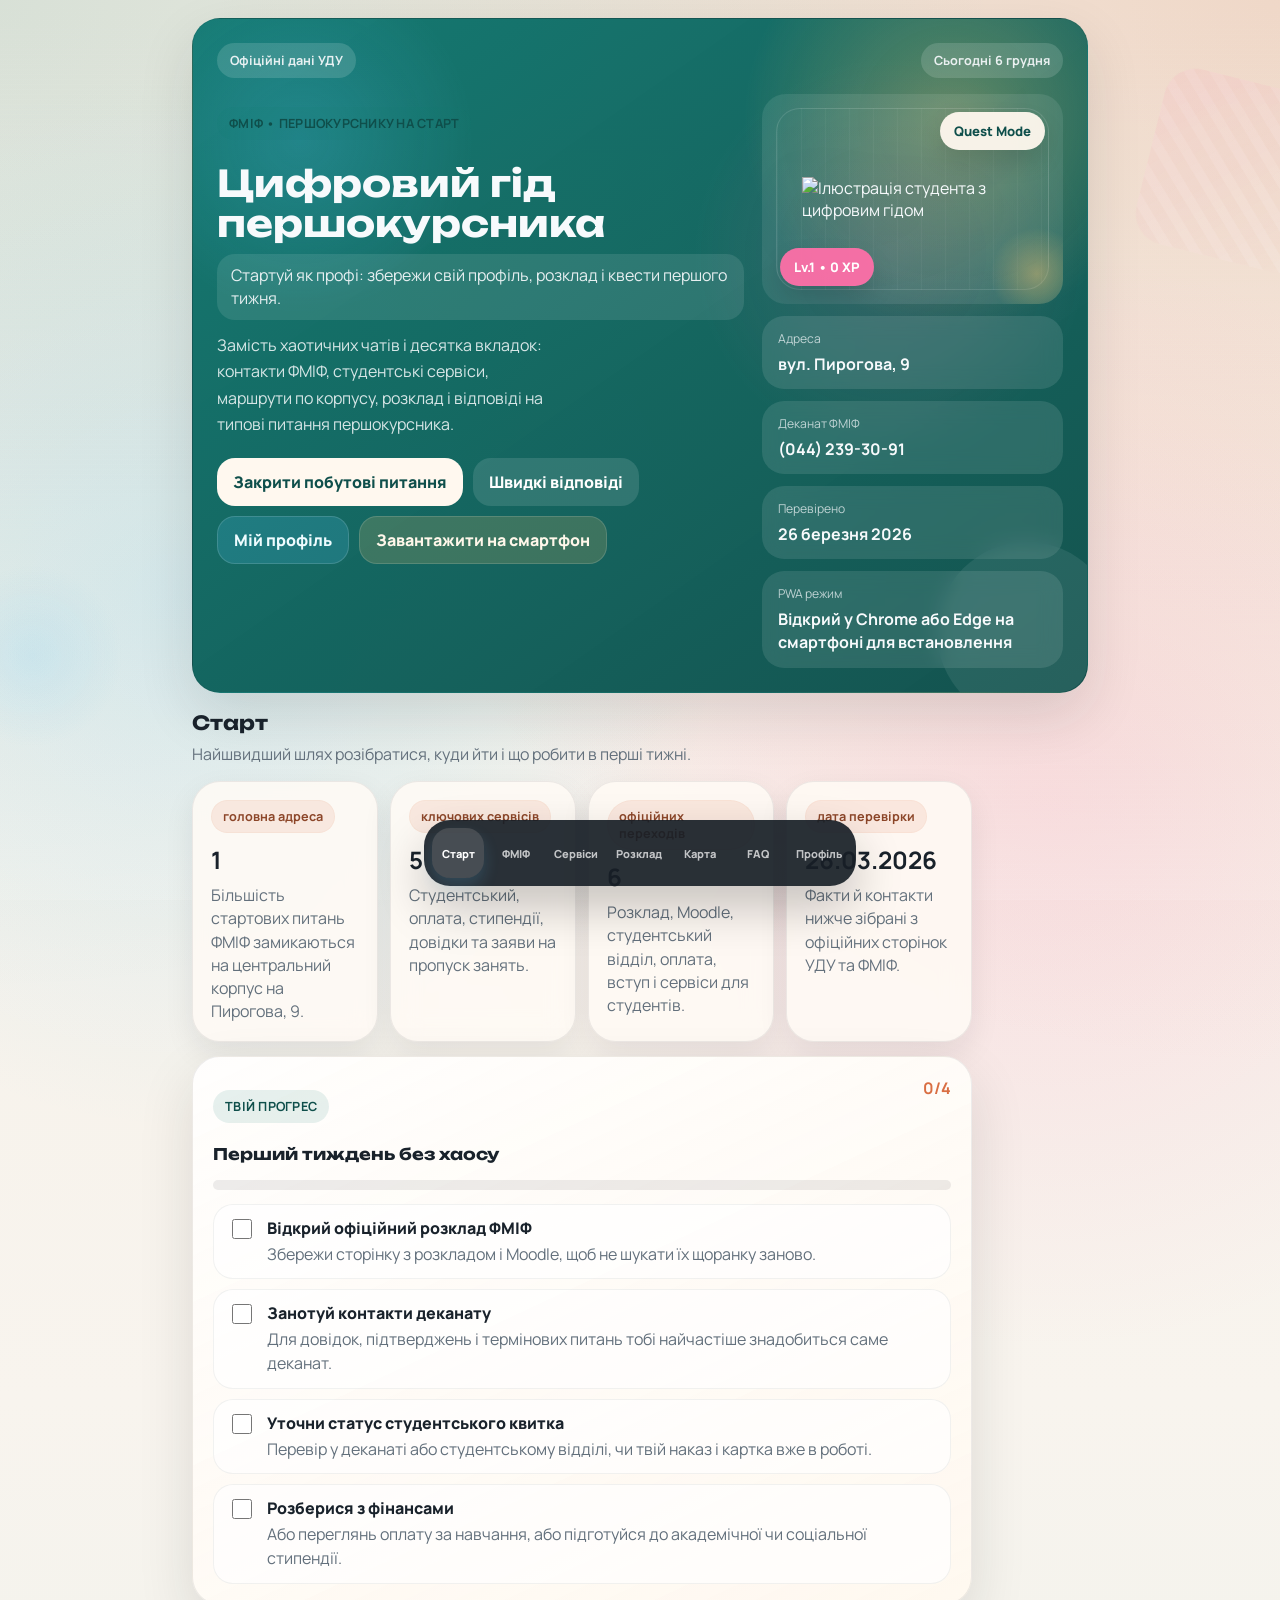
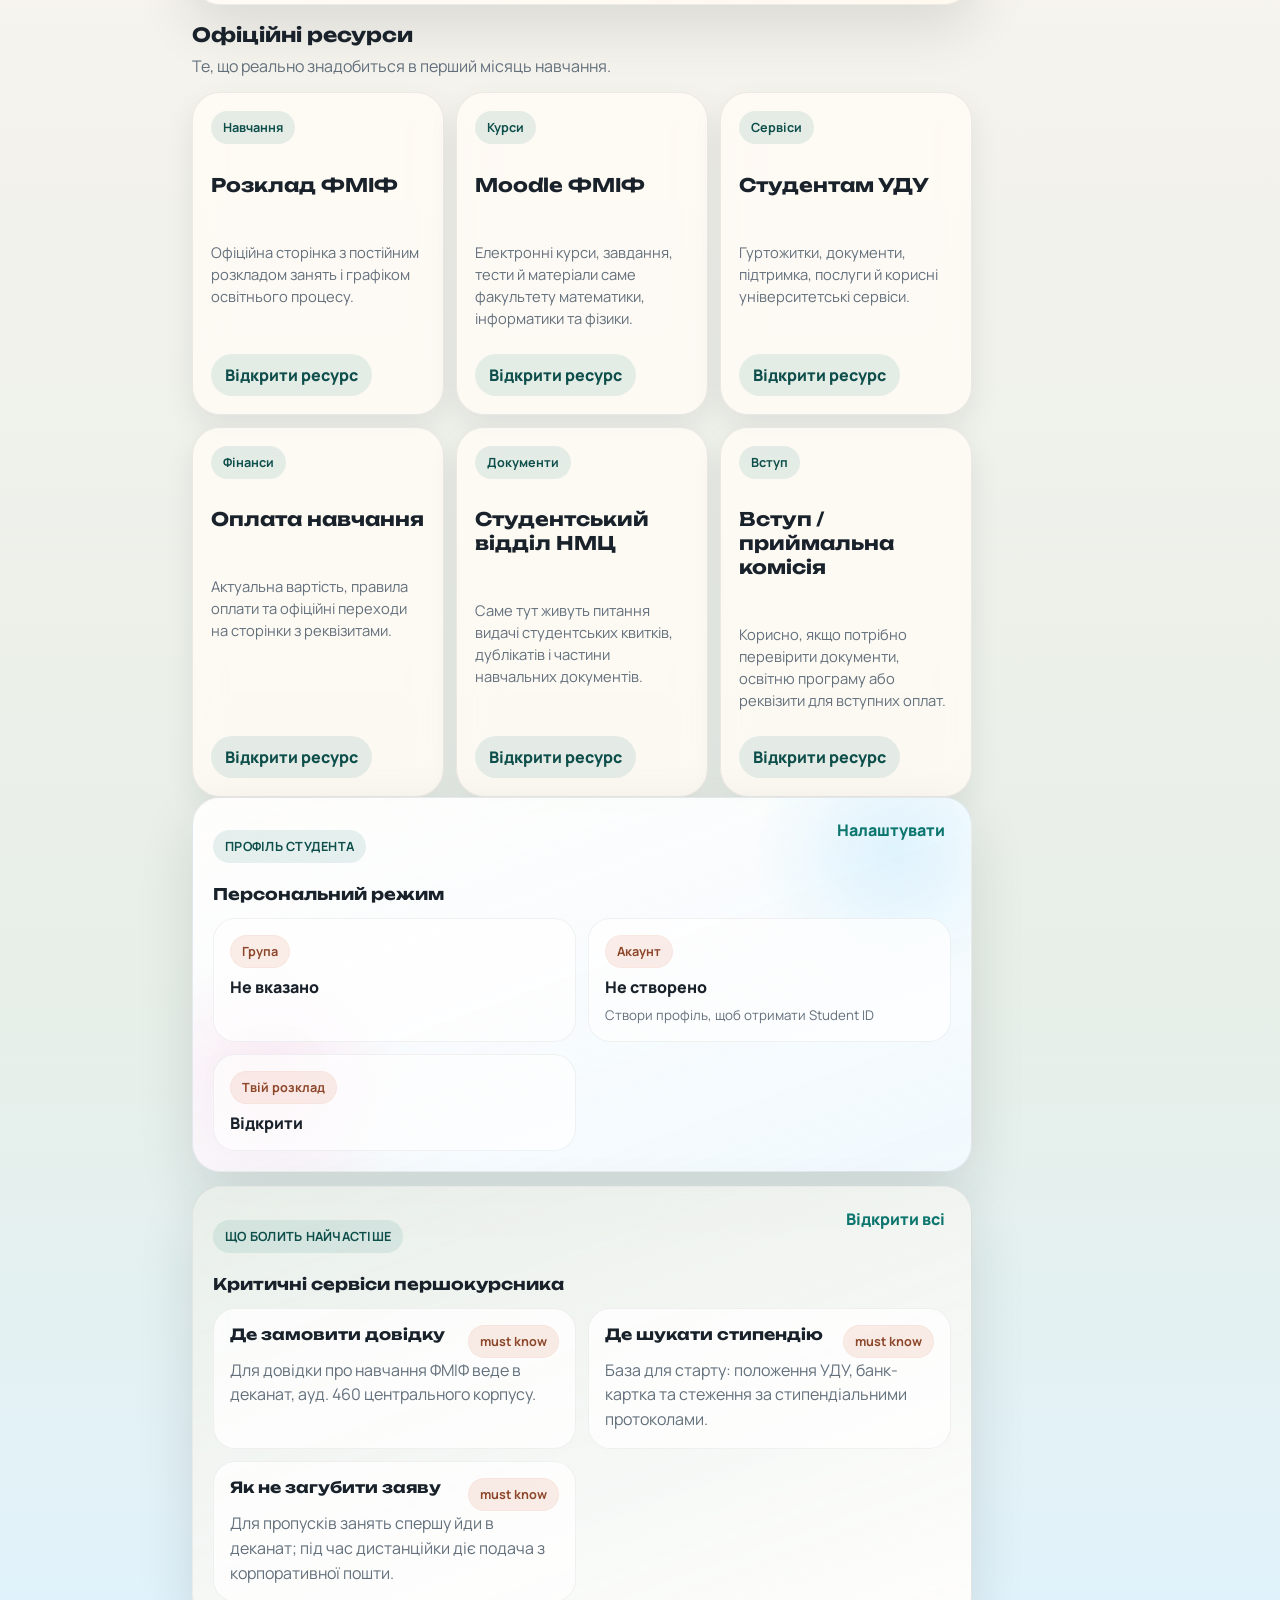
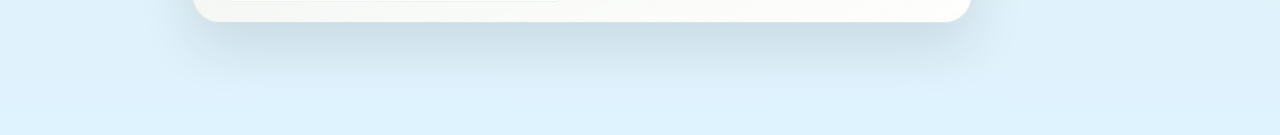
==== index.html @ 8b570701 "Add files via upload" ====
<!DOCTYPE html>
<html lang="uk">
<head>
  <meta charset="UTF-8">
  <meta name="viewport" content="width=device-width, initial-scale=1.0">
  <title>Цифровий гід першокурсника • ФМІФ УДУ</title>
  <meta name="theme-color" content="#0d766e">
  <meta name="apple-mobile-web-app-capable" content="yes">
  <meta name="apple-mobile-web-app-status-bar-style" content="black-translucent">
  <meta name="apple-mobile-web-app-title" content="Гід першокурсника">
  <meta name="description" content="Мобільний веб-додаток для першокурсників ФМІФ УДУ: контакти, сервіси, карта, розклад і FAQ.">
  <link rel="manifest" href="manifest.json">
  <link rel="icon" type="image/svg+xml" href="icons/favicon.svg">
  <link rel="apple-touch-icon" href="icons/icon-192.png">
  <link rel="preconnect" href="https://fonts.googleapis.com">
  <link rel="preconnect" href="https://fonts.gstatic.com" crossorigin>
  <link href="https://fonts.googleapis.com/css2?family=Manrope:wght@400;500;700;800&family=Unbounded:wght@500;700;800&display=swap" rel="stylesheet">
  <link rel="stylesheet" href="styles.css">
</head>
<body>
  <div class="page-noise"></div>
  <div class="app-shell">
    <div id="appBanner" class="app-banner" hidden></div>
    <div id="toast" class="toast" hidden aria-live="polite"></div>
    <header class="hero-card">
      <div class="hero-card__topline">
        <span class="hero-badge">Офіційні дані УДУ</span>
        <span class="hero-date" id="todayBadge"></span>
      </div>
      <div class="hero-card__content">
        <div class="hero-card__text">
          <p class="eyebrow">ФМІФ • першокурснику на старт</p>
          <h1>Цифровий гід першокурсника</h1>
          <p class="hero-card__welcome" id="heroWelcome">Стартуй як профі: збережи свій профіль, розклад і квести першого тижня.</p>
          <p class="hero-card__lead">
            Замість хаотичних чатів і десятка вкладок: контакти ФМІФ,
            студентські сервіси, маршрути по корпусу, розклад і відповіді
            на типові питання першокурсника.
          </p>
          <div class="hero-card__actions">
            <button class="action-button action-button--primary" data-jump="services">Закрити побутові питання</button>
            <button class="action-button action-button--ghost" data-jump="faq">Швидкі відповіді</button>
            <button class="action-button action-button--profile" data-jump="profile" type="button">Мій профіль</button>
            <button class="action-button action-button--install is-hidden" id="installButton" type="button">Завантажити на смартфон</button>
          </div>
        </div>
        <aside class="hero-card__aside">
          <div class="hero-card__visual">
            <img src="images/hero-student.svg" alt="Ілюстрація студента з цифровим гідом" class="hero-card__art">
            <span class="floating-pill">Quest Mode</span>
            <span class="floating-pill floating-pill--alt" id="xpBadge">120 XP</span>
          </div>
          <div class="mini-stat">
            <span class="mini-stat__label">Адреса</span>
            <strong>вул. Пирогова, 9</strong>
          </div>
          <div class="mini-stat">
            <span class="mini-stat__label">Деканат ФМІФ</span>
            <strong>(044) 239-30-91</strong>
          </div>
          <div class="mini-stat">
            <span class="mini-stat__label">Перевірено</span>
            <strong>26 березня 2026</strong>
          </div>
          <div class="mini-stat mini-stat--install">
            <span class="mini-stat__label">PWA режим</span>
            <strong id="installHint">Доступний офлайн після встановлення</strong>
          </div>
        </aside>
      </div>
    </header>

    <main class="content">
      <section id="home" class="panel panel--active" data-panel>
        <div class="section-title">
          <h2>Старт</h2>
          <p>Найшвидший шлях розібратися, куди йти і що робити в перші тижні.</p>
        </div>

        <div class="stats-grid" id="statsGrid"></div>

        <div class="card card--highlight">
          <div class="card__heading">
            <div>
              <p class="eyebrow">Твій прогрес</p>
              <h3>Перший тиждень без хаосу</h3>
            </div>
            <strong class="progress-count" id="checklistCount">0/0</strong>
          </div>
          <div class="progress-track">
            <div class="progress-track__bar" id="checklistBar"></div>
          </div>
          <div id="onboardingChecklist" class="checklist"></div>
        </div>

        <div class="section-title section-title--compact">
          <h2>Офіційні ресурси</h2>
          <p>Те, що реально знадобиться в перший місяць навчання.</p>
        </div>
        <div id="resourceHub" class="resource-grid"></div>

        <div class="card card--arcade">
          <div class="card__heading">
            <div>
              <p class="eyebrow">Профіль студента</p>
              <h3>Персональний режим</h3>
            </div>
            <button class="inline-link" data-jump="profile">Налаштувати</button>
          </div>
          <div class="mini-dashboard">
            <div class="mini-dashboard__card">
              <span class="pill">Група</span>
              <strong id="miniProfileGroup">Не вказано</strong>
            </div>
            <div class="mini-dashboard__card">
              <span class="pill">Акаунт</span>
              <strong id="miniProfileStatus">Не створено</strong>
              <small id="miniProfileCode">Створи профіль, щоб отримати Student ID</small>
            </div>
            <div class="mini-dashboard__card">
              <span class="pill">Твій розклад</span>
              <a id="miniScheduleLink" href="https://docs.google.com/spreadsheets/d/1C156sWHs66tFzhNzipuNsUkBWETJUe1kOJgY2DR03Ng/edit?usp=drivesdk" target="_blank" rel="noreferrer">Відкрити</a>
            </div>
          </div>
        </div>

        <div class="card card--spotlight">
          <div class="card__heading">
            <div>
              <p class="eyebrow">Що болить найчастіше</p>
              <h3>Критичні сервіси першокурсника</h3>
            </div>
            <button class="inline-link" data-jump="services">Відкрити всі</button>
          </div>
          <div id="spotlightServices" class="spotlight-grid"></div>
        </div>
      </section>

      <section id="faculty" class="panel" data-panel>
        <div class="section-title">
          <h2>ФМІФ</h2>
          <p>Реальні контакти й структура факультету математики, інформатики та фізики.</p>
        </div>

        <div class="card" id="facultyCard"></div>

        <div class="section-title section-title--compact">
          <h2>Керівництво та контакти</h2>
          <p>Кому дзвонити й де шукати потрібний кабінет.</p>
        </div>
        <div id="contactsList" class="stack-list"></div>

        <div class="section-title section-title--compact">
          <h2>Профільні кафедри</h2>
          <p>Окремо виніс підрозділи, які особливо корисні для IT-напряму.</p>
        </div>
        <div id="departmentsList" class="stack-list"></div>
      </section>

      <section id="services" class="panel" data-panel>
        <div class="section-title">
          <h2>Сервіси</h2>
          <p>Документи, оплата, стипендії, довідки та алгоритм дій без зайвого стресу.</p>
        </div>

        <div class="filter-row" id="serviceFilters"></div>
        <div id="servicesList" class="services-list"></div>
      </section>

      <section id="schedule" class="panel" data-panel>
        <div class="section-title">
          <h2>Розклад</h2>
          <p>Не копія розкладу, а зручний хаб із переходами на офіційні джерела ФМІФ та УДУ.</p>
        </div>

        <div class="card card--highlight">
          <div class="card__heading">
            <div>
              <p class="eyebrow">Навчальний ритм</p>
              <h3>Як не загубитися в розкладі</h3>
            </div>
          </div>
          <div id="scheduleTips" class="tip-list"></div>
        </div>

        <div class="section-title section-title--compact">
          <h2>Офіційні переходи</h2>
          <p>Основний розклад, графік освітнього процесу, Moodle та студентські сервіси.</p>
        </div>
        <div id="scheduleLinks" class="resource-grid"></div>
      </section>

      <section id="map" class="panel" data-panel>
        <div class="section-title">
          <h2>Карта</h2>
          <p>Центральний корпус на Пирогова, 9 і ключові точки, які реально знадобляться.</p>
        </div>

        <div class="card card--map">
          <div class="card__heading">
            <div>
              <p class="eyebrow">Центральний корпус</p>
              <h3>Куди йти на Пирогова, 9</h3>
            </div>
          </div>
          <div class="floor-stack" id="floorMap"></div>
        </div>

        <div class="section-title section-title--compact">
          <h2>Маршрути</h2>
          <p>Підказки для першого походу в деканат, бібліотеку чи приймальну комісію.</p>
        </div>
        <div id="routeList" class="stack-list"></div>
      </section>

      <section id="faq" class="panel" data-panel>
        <div class="section-title">
          <h2>FAQ</h2>
          <p>Пошук по найтиповіших питаннях першокурсника з акцентом на практичні дії.</p>
        </div>

        <label class="search-box">
          <span>Що шукаємо?</span>
          <input id="faqSearch" type="search" placeholder="Наприклад: студентський, стипендія, довідка, пропуск">
        </label>
        <div class="filter-row" id="faqFilters"></div>
        <div id="faqList" class="faq-list"></div>
      </section>

      <section id="profile" class="panel" data-panel>
        <div class="section-title">
          <h2>Мій профіль</h2>
          <p>Заповни дані студента, створи локальний акаунт і зроби додаток персональним.</p>
        </div>

        <div class="profile-grid">
          <div class="card card--profile">
            <div class="profile-hero">
              <img src="images/profile-station.svg" alt="Ілюстрація профілю студента" class="profile-hero__art">
              <div>
                <p class="eyebrow">Student Save Point</p>
                <h3 id="profileHeroName">Створи акаунт студента</h3>
                <p id="profileHeroText">Після збереження тут з’являться твоє ім’я, група, статус акаунта й маленькі бейджі прогресу.</p>
              </div>
            </div>
            <div id="profileBadges" class="profile-badges"></div>
            <div class="profile-summary">
              <div class="profile-summary__item">
                <span>Група</span>
                <strong id="profileSummaryGroup">Не вказано</strong>
              </div>
              <div class="profile-summary__item">
                <span>Факультет</span>
                <strong id="profileSummaryFaculty">ФМІФ</strong>
              </div>
              <div class="profile-summary__item">
                <span>Акаунт</span>
                <strong id="profileSummaryAccount">Не створено</strong>
              </div>
              <div class="profile-summary__item">
                <span>Рівень</span>
                <strong id="profileSummaryLevel">Level 1</strong>
              </div>
              <div class="profile-summary__item">
                <span>ID акаунта</span>
                <strong id="profileSummaryId">Ще не створено</strong>
              </div>
            </div>
          </div>

          <form id="profileForm" class="card profile-form">
            <div class="card__heading">
              <div>
                <p class="eyebrow">Локальний акаунт</p>
                <h3>Заповни свій профіль</h3>
              </div>
            </div>
            <div class="form-grid">
              <label class="form-field">
                <span>Ім’я та прізвище</span>
                <input id="profileFullName" name="fullName" type="text" placeholder="Наприклад: Ірина Коваль" required>
              </label>
              <label class="form-field">
                <span>Студентський email</span>
                <input id="profileEmail" name="email" type="email" placeholder="student@udu.edu.ua" required>
              </label>
              <label class="form-field">
                <span>Пароль для акаунта</span>
                <input id="profilePassword" name="password" type="password" placeholder="Мінімум 6 символів" minlength="6" autocomplete="new-password">
              </label>
              <label class="form-field">
                <span>Група</span>
                <input id="profileGroup" name="group" type="text" placeholder="Наприклад: ІПЗ-11" required>
              </label>
              <label class="form-field">
                <span>Факультет</span>
                <select id="profileFaculty" name="faculty">
                  <option value="ФМІФ">ФМІФ</option>
                  <option value="Інший">Інший</option>
                </select>
              </label>
              <label class="form-field">
                <span>Рік вступу</span>
                <input id="profileYear" name="year" type="number" min="2020" max="2035" placeholder="2026">
              </label>
            </div>
            <div class="profile-form__actions">
              <button class="action-button action-button--primary" type="submit">Зберегти профіль</button>
              <button class="action-button action-button--ghost" type="button" id="resetProfileButton">Скинути</button>
            </div>
            <p class="profile-form__note">
              Це демо-акаунт без сервера: дані зберігаються локально в браузері цього пристрою. Якщо акаунт уже створено, пароль можна не змінювати під час редагування профілю.
            </p>
          </form>
        </div>
      </section>
    </main>

    <nav class="bottom-nav" aria-label="Основна навігація">
      <button class="bottom-nav__item bottom-nav__item--active" data-target="home">Старт</button>
      <button class="bottom-nav__item" data-target="faculty">ФМІФ</button>
      <button class="bottom-nav__item" data-target="services">Сервіси</button>
      <button class="bottom-nav__item" data-target="schedule">Розклад</button>
      <button class="bottom-nav__item" data-target="map">Карта</button>
      <button class="bottom-nav__item" data-target="faq">FAQ</button>
      <button class="bottom-nav__item" data-target="profile">Профіль</button>
    </nav>
  </div>

  <script src="app.js"></script>
  <script src="pwa.js"></script>
</body>
</html>
---- styles.css ----
:root {
  --bg: #f4efe5;
  --bg-2: #e7efe8;
  --bg-3: #dff3ff;
  --card: rgba(255, 251, 245, 0.86);
  --text: #19222b;
  --muted: #63707c;
  --teal: #0d766e;
  --teal-dark: #0f4f4b;
  --coral: #d96e43;
  --gold: #f5c46c;
  --sky: #57c7ff;
  --pink: #ff6fa8;
  --line: rgba(25, 34, 43, 0.08);
  --shadow-lg: 0 22px 56px rgba(21, 30, 35, 0.12);
  --shadow-sm: 0 12px 30px rgba(21, 30, 35, 0.08);
}

* {
  box-sizing: border-box;
}

html {
  scroll-behavior: smooth;
}

body {
  margin: 0;
  min-height: 100vh;
  font-family: "Manrope", sans-serif;
  color: var(--text);
  background:
    radial-gradient(circle at 15% 18%, rgba(87, 199, 255, 0.18), transparent 18%),
    radial-gradient(circle at 82% 24%, rgba(255, 111, 168, 0.16), transparent 20%),
    radial-gradient(circle at top left, rgba(13, 118, 110, 0.12), transparent 28%),
    radial-gradient(circle at top right, rgba(217, 110, 67, 0.18), transparent 30%),
    linear-gradient(180deg, var(--bg) 0%, #f8f4ee 42%, var(--bg-2) 78%, var(--bg-3) 100%);
}

body::before,
body::after {
  content: "";
  position: fixed;
  pointer-events: none;
  z-index: 0;
  opacity: 0.6;
}

body::before {
  top: 9%;
  right: -48px;
  width: 180px;
  height: 180px;
  border-radius: 32px;
  background:
    linear-gradient(135deg, rgba(255, 111, 168, 0.15), rgba(255, 255, 255, 0)),
    repeating-linear-gradient(
      45deg,
      rgba(255, 255, 255, 0.2) 0,
      rgba(255, 255, 255, 0.2) 10px,
      transparent 10px,
      transparent 22px
    );
  transform: rotate(14deg);
}

body::after {
  left: -68px;
  bottom: 16%;
  width: 200px;
  height: 200px;
  border-radius: 50%;
  background: radial-gradient(circle, rgba(87, 199, 255, 0.22), transparent 64%);
}

.page-noise {
  position: fixed;
  inset: 0;
  pointer-events: none;
  background:
    linear-gradient(transparent, rgba(255, 255, 255, 0.22)),
    repeating-linear-gradient(
      0deg,
      rgba(255, 255, 255, 0.02) 0,
      rgba(255, 255, 255, 0.02) 1px,
      transparent 1px,
      transparent 5px
    );
  mix-blend-mode: soft-light;
}

button,
input,
a {
  font: inherit;
}

button {
  cursor: pointer;
}

a {
  color: inherit;
  text-decoration: none;
}

.is-hidden {
  display: none !important;
}

.app-shell {
  position: relative;
  max-width: 470px;
  margin: 0 auto;
  padding: 18px 16px 98px;
}

.app-banner {
  position: sticky;
  top: 12px;
  z-index: 20;
  margin-bottom: 14px;
  padding: 14px 16px;
  border-radius: 18px;
  background: rgba(25, 34, 43, 0.9);
  color: #fff;
  box-shadow: var(--shadow-sm);
  backdrop-filter: blur(12px);
}

.toast {
  position: fixed;
  left: 50%;
  top: 18px;
  z-index: 40;
  transform: translateX(-50%);
  width: min(420px, calc(100% - 28px));
  padding: 14px 16px;
  border-radius: 18px;
  background: rgba(13, 118, 110, 0.96);
  color: #fff;
  box-shadow: 0 18px 34px rgba(13, 118, 110, 0.22);
  animation: toast-pop 260ms ease;
}

.app-banner[data-tone="warning"] {
  background: rgba(217, 110, 67, 0.96);
}

.app-banner[data-tone="success"] {
  background: rgba(13, 118, 110, 0.95);
}

.hero-card,
.card,
.stat-card,
.contact-card,
.service-card,
.resource-card,
.route-card,
.faq-card {
  border: 1px solid var(--line);
  border-radius: 28px;
  box-shadow: var(--shadow-lg);
}

.hero-card {
  position: relative;
  overflow: hidden;
  padding: 24px;
  background:
    radial-gradient(circle at 12% 18%, rgba(87, 199, 255, 0.20), transparent 18%),
    radial-gradient(circle at 85% 15%, rgba(245, 196, 108, 0.34), transparent 22%),
    radial-gradient(circle at 78% 35%, rgba(255, 111, 168, 0.14), transparent 24%),
    linear-gradient(145deg, rgba(13, 118, 110, 0.96), rgba(15, 79, 75, 0.98));
  color: #f7fafc;
}

.hero-card::after {
  content: "";
  position: absolute;
  inset: auto -30px -30px auto;
  width: 180px;
  height: 180px;
  border-radius: 50%;
  background: rgba(255, 255, 255, 0.08);
  animation: float-orb 6s ease-in-out infinite;
}

.hero-card__topline,
.hero-card__actions,
.hero-card__content,
.card__heading,
.section-title,
.mini-stat {
  position: relative;
  z-index: 1;
}

.hero-card__topline {
  display: flex;
  align-items: center;
  justify-content: space-between;
  gap: 12px;
}

.hero-badge,
.hero-date,
.eyebrow,
.pill,
.source-chip,
.filter-chip {
  display: inline-flex;
  align-items: center;
  justify-content: center;
  gap: 8px;
  border-radius: 999px;
  font-size: 0.79rem;
  font-weight: 700;
}

.hero-badge,
.hero-date {
  padding: 9px 13px;
  background: rgba(255, 255, 255, 0.14);
  color: rgba(247, 250, 252, 0.92);
}

.hero-card h1,
.section-title h2,
.card h3,
.contact-card h3,
.service-card h3,
.resource-card h3,
.route-card h3,
.faq-card summary {
  font-family: "Unbounded", sans-serif;
}

.hero-card h1 {
  margin: 12px 0 10px;
  font-size: clamp(1.85rem, 5vw, 2.3rem);
  line-height: 1.08;
}

.hero-card__lead {
  margin: 0;
  max-width: 34ch;
  color: rgba(247, 250, 252, 0.86);
  line-height: 1.65;
}

.hero-card__content {
  display: grid;
  gap: 18px;
  margin-top: 16px;
}

.hero-card__aside {
  display: grid;
  gap: 12px;
}

.hero-card__visual {
  position: relative;
  display: grid;
  place-items: center;
  min-height: 210px;
  padding: 14px;
  border-radius: 24px;
  background: rgba(255, 255, 255, 0.09);
  overflow: hidden;
}

.hero-card__visual::before,
.hero-card__visual::after {
  content: "";
  position: absolute;
  border-radius: 24px;
  pointer-events: none;
}

.hero-card__visual::before {
  inset: 14px;
  border: 1px solid rgba(255, 255, 255, 0.12);
  background:
    linear-gradient(transparent, rgba(255, 255, 255, 0.02)),
    repeating-linear-gradient(
      90deg,
      rgba(255, 255, 255, 0.04) 0,
      rgba(255, 255, 255, 0.04) 1px,
      transparent 1px,
      transparent 24px
    );
}

.hero-card__visual::after {
  width: 96px;
  height: 96px;
  right: -22px;
  bottom: -18px;
  background: radial-gradient(circle, rgba(245, 196, 108, 0.42), transparent 68%);
}

.hero-card__art {
  width: min(220px, 100%);
  filter: drop-shadow(0 20px 32px rgba(0, 0, 0, 0.18));
  animation: float-card 4.8s ease-in-out infinite;
}

.hero-card__welcome {
  display: inline-flex;
  margin: 0 0 12px;
  padding: 10px 14px;
  border-radius: 18px;
  background: rgba(255, 255, 255, 0.1);
  color: rgba(247, 250, 252, 0.92);
  line-height: 1.45;
}

.floating-pill {
  position: absolute;
  top: 18px;
  right: 18px;
  padding: 10px 14px;
  border-radius: 999px;
  background: rgba(255, 248, 239, 0.95);
  color: var(--teal-dark);
  font-size: 0.82rem;
  font-weight: 800;
  box-shadow: 0 12px 24px rgba(0, 0, 0, 0.12);
}

.floating-pill--alt {
  top: auto;
  bottom: 18px;
  left: 18px;
  right: auto;
  background: rgba(255, 111, 168, 0.94);
  color: #fff;
  animation: pulse-pill 2.2s ease-in-out infinite;
}

.mini-stat {
  padding: 14px 16px;
  border-radius: 22px;
  background: rgba(255, 255, 255, 0.11);
  backdrop-filter: blur(10px);
}

.mini-stat__label {
  display: block;
  margin-bottom: 6px;
  color: rgba(247, 250, 252, 0.72);
  font-size: 0.76rem;
}

.mini-stat--install strong {
  line-height: 1.45;
}

.action-button,
.inline-link,
.resource-card__link,
.source-link {
  transition: transform 180ms ease, box-shadow 180ms ease, background-color 180ms ease;
}

.hero-card__actions {
  display: flex;
  flex-wrap: wrap;
  gap: 10px;
  margin-top: 20px;
}

.action-button {
  min-height: 48px;
  padding: 12px 16px;
  border: 0;
  border-radius: 18px;
  font-weight: 800;
}

.action-button:active {
  transform: translateY(1px) scale(0.99);
}

.action-button:hover,
.action-button:focus-visible,
.inline-link:hover,
.resource-card__link:hover,
.source-link:hover,
.bottom-nav__item:hover {
  transform: translateY(-1px);
}

.action-button--primary {
  background: #fff8ef;
  color: var(--teal-dark);
}

.action-button--ghost {
  background: rgba(255, 255, 255, 0.12);
  color: #fff;
}

.action-button--install {
  background: rgba(245, 196, 108, 0.18);
  color: #fff7ea;
  border: 1px solid rgba(255, 255, 255, 0.14);
}

.action-button--profile {
  background: rgba(87, 199, 255, 0.18);
  color: #eefcff;
  border: 1px solid rgba(255, 255, 255, 0.14);
}

.content {
  margin-top: 18px;
}

.panel {
  display: none;
  animation: panel-in 220ms ease;
}

.panel--active {
  display: block;
}

.section-title {
  margin-bottom: 14px;
}

.section-title--compact {
  margin-top: 18px;
}

.section-title h2 {
  margin: 0;
  font-size: 1.22rem;
}

.section-title p {
  margin: 7px 0 0;
  color: var(--muted);
  line-height: 1.55;
}

.stats-grid,
.resource-grid,
.spotlight-grid,
.stack-list,
.services-list,
.faq-list,
.tip-list {
  display: grid;
  gap: 12px;
}

.stats-grid {
  grid-template-columns: repeat(2, 1fr);
  margin-bottom: 14px;
}

.stat-card,
.contact-card,
.service-card,
.resource-card,
.route-card,
.faq-card {
  overflow: hidden;
  padding: 18px;
  background: var(--card);
  backdrop-filter: blur(14px);
  box-shadow: var(--shadow-sm);
}

.stat-card strong {
  display: block;
  margin-top: 10px;
  font-size: 1.5rem;
}

.stat-card p {
  margin: 8px 0 0;
  color: var(--muted);
  line-height: 1.45;
}

.card {
  padding: 20px;
  margin-bottom: 14px;
  background: var(--card);
  backdrop-filter: blur(14px);
}

.card--highlight {
  background:
    linear-gradient(155deg, rgba(255, 255, 255, 0.75), rgba(255, 248, 239, 0.9)),
    var(--card);
}

.card--spotlight {
  background:
    linear-gradient(160deg, rgba(13, 118, 110, 0.08), rgba(255, 255, 255, 0.72)),
    var(--card);
}

.card--arcade {
  position: relative;
  overflow: hidden;
  background:
    radial-gradient(circle at 90% 14%, rgba(87, 199, 255, 0.16), transparent 18%),
    radial-gradient(circle at 10% 78%, rgba(255, 111, 168, 0.14), transparent 18%),
    linear-gradient(160deg, rgba(255, 255, 255, 0.72), rgba(240, 249, 255, 0.92)),
    var(--card);
}

.card--profile {
  background:
    radial-gradient(circle at 82% 18%, rgba(255, 111, 168, 0.14), transparent 16%),
    radial-gradient(circle at 12% 86%, rgba(87, 199, 255, 0.14), transparent 18%),
    linear-gradient(160deg, rgba(255, 255, 255, 0.78), rgba(242, 254, 253, 0.96)),
    var(--card);
}

.card--map {
  background:
    linear-gradient(180deg, rgba(13, 118, 110, 0.08), rgba(245, 196, 108, 0.12)),
    var(--card);
}

.card__heading {
  display: flex;
  align-items: flex-start;
  justify-content: space-between;
  gap: 12px;
}

.card__heading h3 {
  margin: 8px 0 0;
  font-size: 1rem;
}

.eyebrow {
  width: fit-content;
  padding: 8px 12px;
  background: rgba(13, 118, 110, 0.1);
  color: var(--teal-dark);
  letter-spacing: 0.02em;
  text-transform: uppercase;
}

.progress-count {
  color: var(--coral);
  font-size: 1rem;
}

.progress-track {
  height: 10px;
  margin: 16px 0 14px;
  border-radius: 999px;
  background: rgba(25, 34, 43, 0.08);
  overflow: hidden;
}

.progress-track__bar {
  height: 100%;
  width: 0;
  border-radius: inherit;
  background: linear-gradient(90deg, var(--coral), var(--gold));
  transition: width 220ms ease;
}

.checklist {
  display: grid;
  gap: 10px;
}

.check-item {
  display: grid;
  grid-template-columns: auto 1fr;
  gap: 12px;
  align-items: flex-start;
  padding: 12px 14px;
  border-radius: 20px;
  background: rgba(255, 255, 255, 0.72);
  border: 1px solid rgba(25, 34, 43, 0.06);
}

.check-item input {
  width: 20px;
  height: 20px;
  margin-top: 2px;
  accent-color: var(--teal);
}

.check-item__title {
  display: block;
  font-weight: 800;
}

.check-item__text {
  display: block;
  margin-top: 4px;
  color: var(--muted);
  line-height: 1.48;
}

.resource-grid {
  grid-template-columns: repeat(2, 1fr);
}

.resource-card {
  display: flex;
  flex-direction: column;
  gap: 10px;
  min-height: 172px;
  transition: transform 220ms ease, box-shadow 220ms ease;
}

.resource-card--primary {
  background:
    radial-gradient(circle at 88% 12%, rgba(255, 111, 168, 0.16), transparent 18%),
    radial-gradient(circle at 14% 88%, rgba(87, 199, 255, 0.16), transparent 20%),
    linear-gradient(160deg, rgba(255, 255, 255, 0.84), rgba(237, 252, 255, 0.98));
  border-color: rgba(87, 199, 255, 0.22);
}

.resource-card--primary .resource-card__link {
  background: linear-gradient(135deg, rgba(13, 118, 110, 0.16), rgba(87, 199, 255, 0.24));
}

.card,
.stat-card,
.contact-card,
.service-card,
.resource-card,
.route-card,
.faq-card {
  transition: transform 220ms ease, box-shadow 220ms ease, border-color 220ms ease;
}

.card:hover,
.stat-card:hover,
.contact-card:hover,
.service-card:hover,
.resource-card:hover,
.route-card:hover,
.faq-card:hover {
  transform: translateY(-3px);
  box-shadow: 0 24px 54px rgba(21, 30, 35, 0.14);
  border-color: rgba(87, 199, 255, 0.22);
}

.resource-card__meta {
  color: var(--muted);
  font-size: 0.92rem;
  line-height: 1.5;
}

.resource-card__link,
.source-link {
  display: inline-flex;
  align-items: center;
  gap: 8px;
  width: fit-content;
  margin-top: auto;
  padding: 10px 14px;
  border-radius: 999px;
  background: rgba(13, 118, 110, 0.1);
  color: var(--teal-dark);
  font-weight: 800;
}

.spotlight-grid {
  margin-top: 14px;
}

.mini-dashboard {
  display: grid;
  gap: 12px;
  margin-top: 14px;
}

.mini-dashboard__card {
  padding: 16px;
  border-radius: 22px;
  background: rgba(255, 255, 255, 0.72);
  border: 1px solid rgba(25, 34, 43, 0.06);
}

.mini-dashboard__card strong,
.mini-dashboard__card a {
  display: block;
  margin-top: 8px;
  font-weight: 800;
}

.mini-dashboard__card small {
  display: block;
  margin-top: 8px;
  color: var(--muted);
  line-height: 1.45;
}

.spotlight-card {
  padding: 16px;
  border-radius: 22px;
  background: rgba(255, 255, 255, 0.72);
  border: 1px solid rgba(25, 34, 43, 0.06);
}

.spotlight-card h3,
.faculty-title,
.contact-card h3,
.service-card h3,
.route-card h3 {
  margin: 0 0 8px;
  font-size: 0.96rem;
}

.spotlight-card p,
.contact-card p,
.service-card p,
.route-card p,
.faq-card p,
.faculty-description,
.tip-list__item {
  margin: 0;
  color: var(--muted);
  line-height: 1.55;
}

.spotlight-card__top,
.contact-card__top,
.service-card__top {
  display: flex;
  align-items: flex-start;
  justify-content: space-between;
  gap: 12px;
}

.pill,
.source-chip {
  width: fit-content;
  padding: 8px 12px;
  background: rgba(217, 110, 67, 0.12);
  color: #8c4629;
}

.pill {
  box-shadow: inset 0 0 0 1px rgba(217, 110, 67, 0.05);
}

.source-chip {
  background: rgba(13, 118, 110, 0.1);
  color: var(--teal-dark);
}

.inline-link {
  border: 0;
  background: transparent;
  color: var(--teal);
  font-weight: 800;
}

.faculty-title {
  font-size: 1.08rem;
}

.faculty-meta,
.contact-meta,
.service-meta,
.source-list,
.department-links {
  display: flex;
  flex-wrap: wrap;
  gap: 8px;
  margin-top: 14px;
}

.contact-card__body,
.service-card__body,
.department-card__body {
  margin-top: 12px;
}

.service-card__body details {
  margin-top: 12px;
  padding-top: 12px;
  border-top: 1px solid rgba(25, 34, 43, 0.08);
}

.service-card__body summary,
.faq-card summary {
  list-style: none;
  cursor: pointer;
}

.service-card__body summary::-webkit-details-marker,
.faq-card summary::-webkit-details-marker {
  display: none;
}

.step-list {
  display: grid;
  gap: 10px;
  margin: 12px 0 0;
  padding: 0;
  list-style: none;
  counter-reset: item;
}

.step-list li {
  position: relative;
  padding-left: 32px;
  line-height: 1.55;
}

.step-list li::before {
  content: counter(item);
  counter-increment: item;
  position: absolute;
  left: 0;
  top: 0;
  width: 22px;
  height: 22px;
  display: grid;
  place-items: center;
  border-radius: 50%;
  background: rgba(13, 118, 110, 0.12);
  color: var(--teal-dark);
  font-size: 0.78rem;
  font-weight: 800;
}

.service-note {
  margin-top: 12px;
  padding: 12px 14px;
  border-radius: 18px;
  background: rgba(255, 248, 239, 0.88);
  color: #6c4b2f;
}

.filter-row {
  display: flex;
  gap: 8px;
  flex-wrap: wrap;
  margin-bottom: 12px;
}

.filter-chip {
  padding: 10px 14px;
  border: 0;
  background: rgba(25, 34, 43, 0.08);
  color: var(--text);
}

.filter-chip.active {
  background: var(--teal);
  color: #fff;
  box-shadow: 0 10px 20px rgba(13, 118, 110, 0.18);
}

.profile-grid {
  display: grid;
  gap: 14px;
}

.profile-hero {
  display: grid;
  gap: 14px;
}

.profile-hero__art {
  width: min(180px, 100%);
  justify-self: center;
  filter: drop-shadow(0 18px 30px rgba(87, 199, 255, 0.22));
  animation: float-card 5.6s ease-in-out infinite;
}

.profile-badges {
  display: flex;
  flex-wrap: wrap;
  gap: 8px;
  margin-top: 16px;
}

.profile-badge {
  display: inline-flex;
  align-items: center;
  padding: 10px 14px;
  border-radius: 999px;
  background: rgba(255, 255, 255, 0.82);
  border: 1px solid rgba(25, 34, 43, 0.06);
  font-size: 0.84rem;
  font-weight: 800;
}

.profile-badge:nth-child(3n + 1) {
  background: rgba(255, 240, 230, 0.94);
}

.profile-badge:nth-child(3n + 2) {
  background: rgba(237, 251, 255, 0.94);
}

.profile-badge:nth-child(3n) {
  background: rgba(244, 241, 255, 0.94);
}

.profile-summary {
  display: grid;
  gap: 10px;
  margin-top: 18px;
}

.profile-summary__item {
  display: flex;
  align-items: center;
  justify-content: space-between;
  gap: 12px;
  padding: 12px 14px;
  border-radius: 18px;
  background: rgba(255, 255, 255, 0.72);
}

.profile-summary__item span {
  color: var(--muted);
}

.profile-summary__item strong {
  text-align: right;
}

.profile-form {
  display: grid;
  gap: 16px;
}

.form-grid {
  display: grid;
  gap: 12px;
}

.form-field {
  display: grid;
  gap: 8px;
}

.form-field span {
  font-weight: 800;
}

.form-field input,
.form-field select {
  width: 100%;
  min-height: 52px;
  padding: 14px 16px;
  border: 1px solid rgba(25, 34, 43, 0.09);
  border-radius: 18px;
  background: rgba(255, 255, 255, 0.84);
}

.form-field input:focus,
.form-field select:focus,
.search-box input:focus {
  outline: 2px solid rgba(87, 199, 255, 0.4);
  border-color: rgba(87, 199, 255, 0.42);
}

.profile-form__actions {
  display: flex;
  flex-wrap: wrap;
  gap: 10px;
}

.profile-form__note {
  margin: 0;
  color: var(--muted);
  line-height: 1.55;
}

.tip-list__item {
  padding: 14px 16px;
  border-radius: 20px;
  background: rgba(255, 255, 255, 0.72);
  border: 1px solid rgba(25, 34, 43, 0.06);
}

.floor-stack {
  display: grid;
  gap: 12px;
  margin-top: 14px;
}

.floor-card {
  padding: 16px;
  border-radius: 22px;
  background: rgba(255, 255, 255, 0.82);
  border: 1px solid rgba(25, 34, 43, 0.06);
}

.floor-card__level {
  display: inline-flex;
  margin-bottom: 12px;
  padding: 7px 12px;
  border-radius: 999px;
  background: rgba(13, 118, 110, 0.12);
  color: var(--teal-dark);
  font-weight: 800;
}

.floor-points {
  display: grid;
  gap: 8px;
}

.floor-point {
  display: flex;
  gap: 10px;
  align-items: flex-start;
}

.floor-point::before {
  content: "";
  display: inline-block;
  width: 10px;
  height: 10px;
  margin-top: 8px;
  border-radius: 50%;
  background: linear-gradient(135deg, var(--coral), var(--gold));
  flex-shrink: 0;
}

.search-box {
  display: block;
  margin-bottom: 12px;
}

.search-box span {
  display: block;
  margin-bottom: 8px;
  font-weight: 800;
}

.search-box input {
  width: 100%;
  min-height: 52px;
  padding: 14px 16px;
  border: 1px solid var(--line);
  border-radius: 18px;
  background: rgba(255, 255, 255, 0.78);
}

.faq-card details[open] summary {
  margin-bottom: 10px;
}

.faq-card summary {
  font-size: 0.95rem;
}

.faq-card__meta {
  margin-top: 12px;
}

.bottom-nav {
  position: fixed;
  left: 50%;
  bottom: 14px;
  transform: translateX(-50%);
  width: min(432px, calc(100% - 22px));
  display: grid;
  grid-template-columns: repeat(7, 1fr);
  gap: 6px;
  padding: 8px;
  border-radius: 26px;
  background: rgba(23, 31, 38, 0.92);
  box-shadow: 0 22px 48px rgba(0, 0, 0, 0.22);
}

.bottom-nav__item {
  min-height: 50px;
  border: 0;
  border-radius: 18px;
  background: transparent;
  color: rgba(255, 255, 255, 0.72);
  font-size: 0.69rem;
  font-weight: 800;
}

.bottom-nav__item--active {
  background: rgba(255, 255, 255, 0.14);
  color: #fff;
  box-shadow: 0 8px 16px rgba(87, 199, 255, 0.16);
}

@keyframes panel-in {
  from {
    opacity: 0;
    transform: translateY(10px);
  }

  to {
    opacity: 1;
    transform: translateY(0);
  }
}

@keyframes float-card {
  0%,
  100% {
    transform: translateY(0);
  }

  50% {
    transform: translateY(-8px);
  }
}

@keyframes float-orb {
  0%,
  100% {
    transform: translate(0, 0);
  }

  50% {
    transform: translate(-10px, -8px);
  }
}

@keyframes pulse-pill {
  0%,
  100% {
    transform: scale(1);
  }

  50% {
    transform: scale(1.06);
  }
}

@keyframes toast-pop {
  from {
    opacity: 0;
    transform: translateX(-50%) translateY(-8px);
  }

  to {
    opacity: 1;
    transform: translateX(-50%) translateY(0);
  }
}

@media (min-width: 720px) {
  .app-shell {
    max-width: 940px;
    padding-left: 22px;
    padding-right: 22px;
  }

  .hero-card__content {
    grid-template-columns: minmax(0, 1.4fr) minmax(280px, 0.8fr);
    align-items: stretch;
  }

  .content .panel {
    max-width: 780px;
  }

  .stats-grid {
    grid-template-columns: repeat(4, 1fr);
  }

  .resource-grid {
    grid-template-columns: repeat(3, 1fr);
  }

  .spotlight-grid,
  .services-list,
  .stack-list,
  .faq-list {
    grid-template-columns: repeat(2, minmax(0, 1fr));
  }

  .profile-grid,
  .mini-dashboard,
  .form-grid {
    grid-template-columns: repeat(2, minmax(0, 1fr));
  }
}
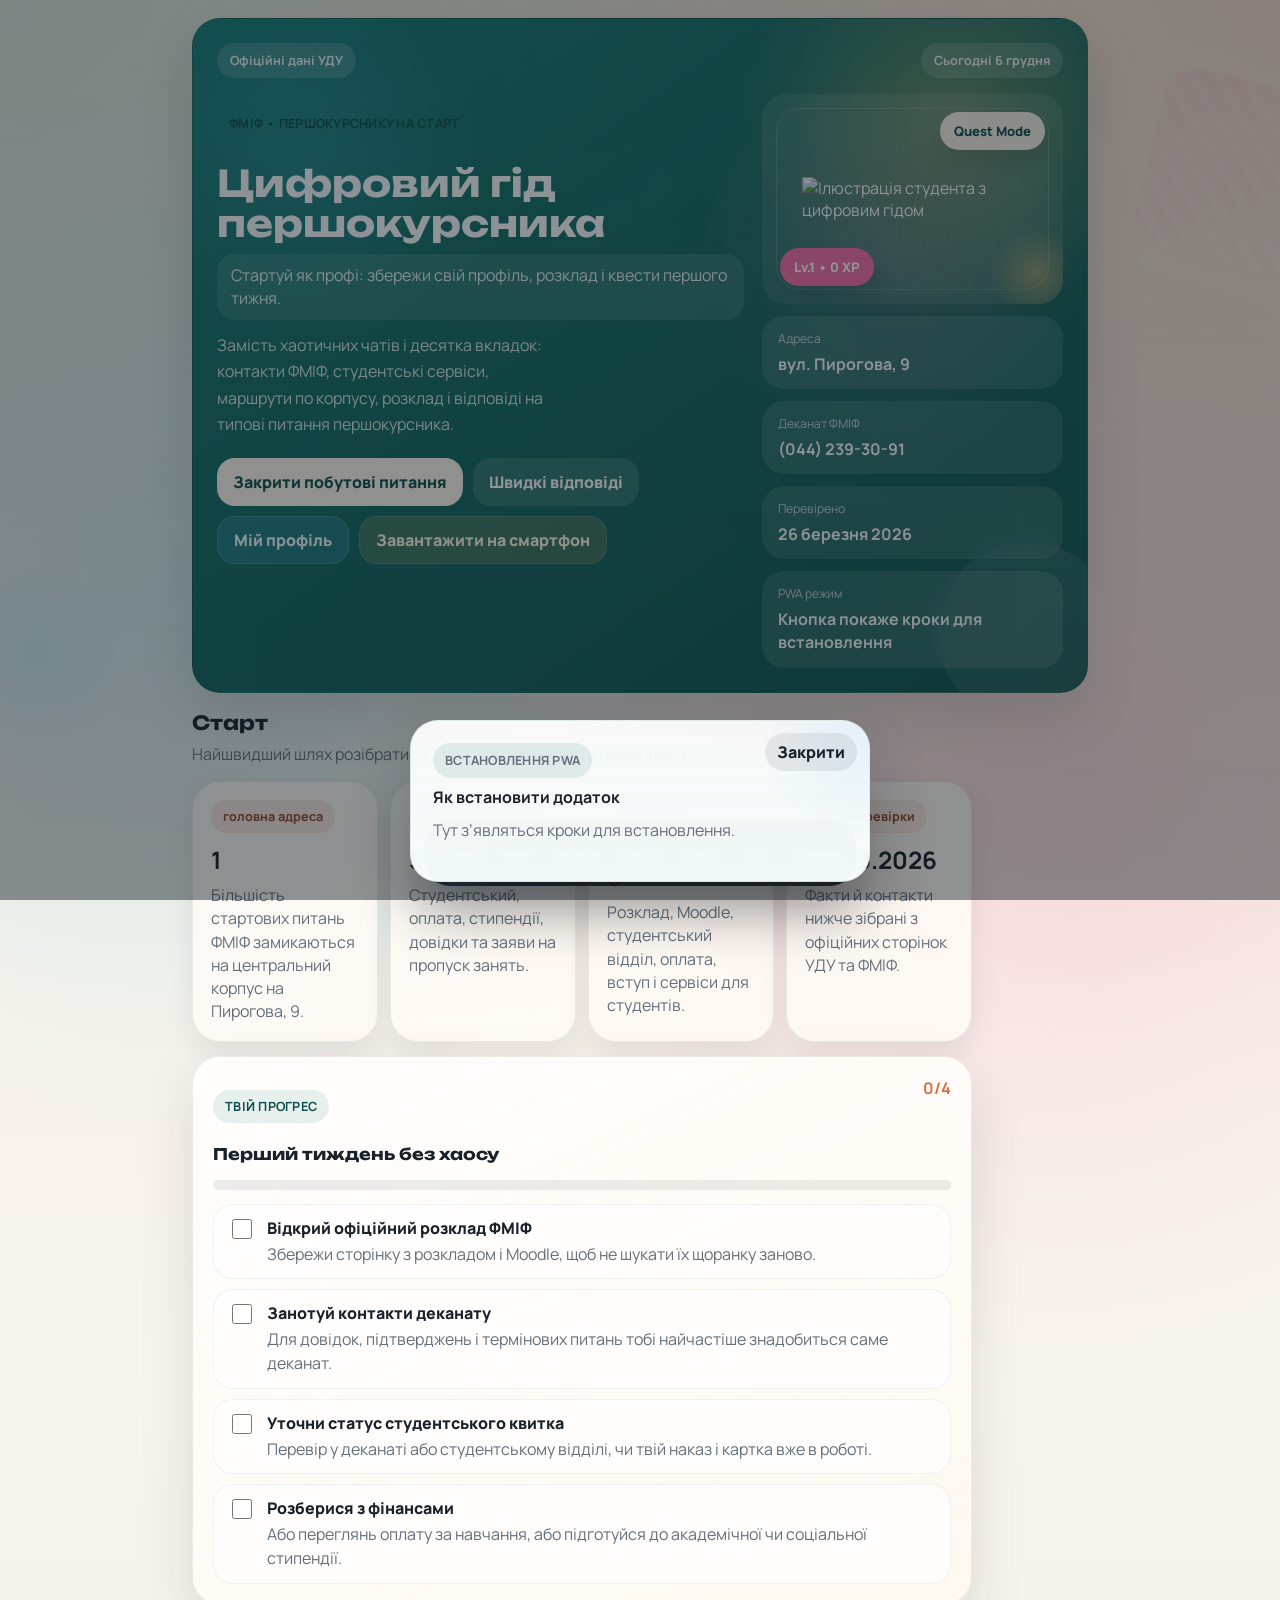
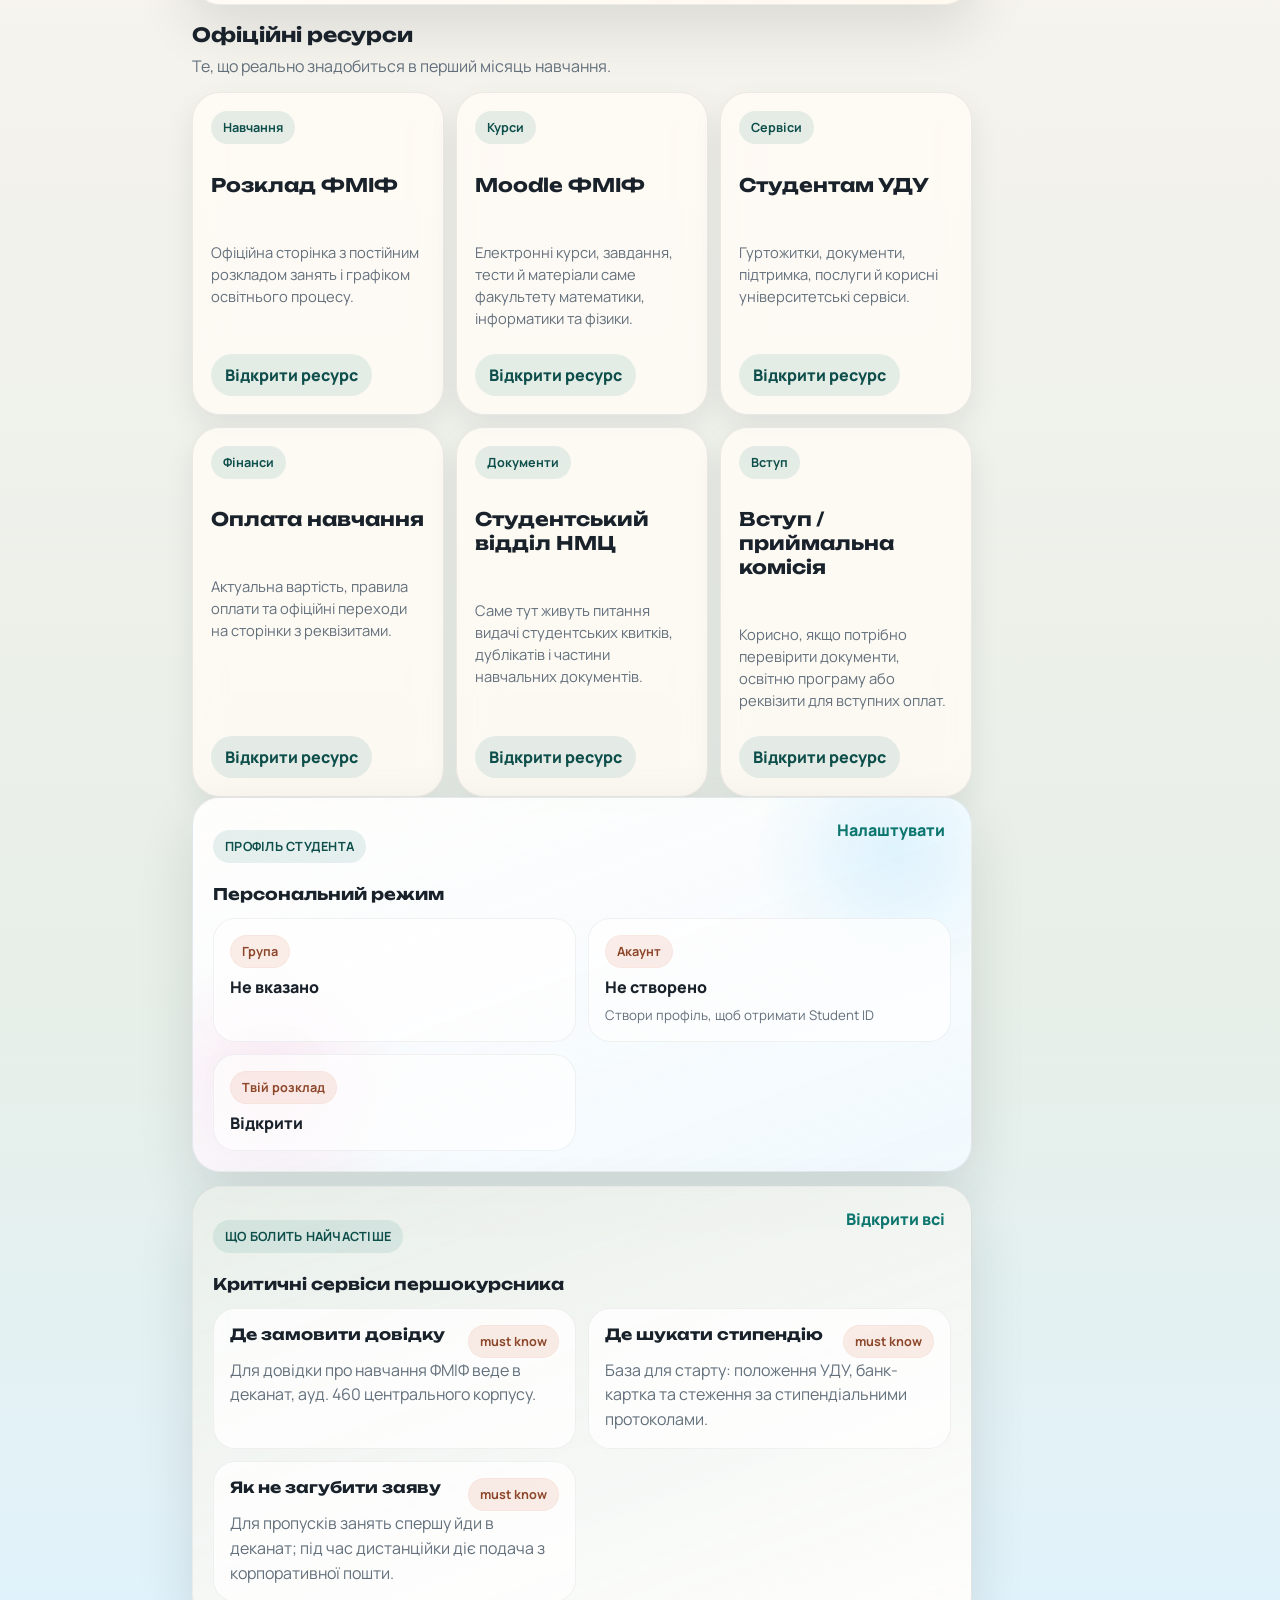
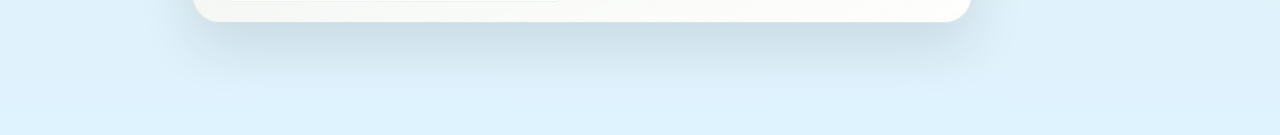
==== commit f6413990: "Add files via upload" ====
--- a/index.html
+++ b/index.html
@@ -243,6 +243,15 @@
                 <p id="profileHeroText">Після збереження тут з’являться твоє ім’я, група, статус акаунта й маленькі бейджі прогресу.</p>
               </div>
             </div>
+            <div class="profile-identity">
+              <div class="profile-avatar" id="profileAvatar" aria-label="Фото профілю">😊</div>
+              <div class="profile-avatar__controls">
+                <label class="action-button action-button--primary action-button--compact" for="profilePhotoInput">Додати фото</label>
+                <button class="action-button action-button--ghost action-button--compact" type="button" id="removeProfilePhotoButton">Прибрати фото</button>
+                <input id="profilePhotoInput" type="file" accept="image/*" hidden>
+                <p class="profile-avatar__hint">Якщо фото немає, тут буде усміхнений смайлик. Фото зберігається локально на цьому пристрої.</p>
+              </div>
+            </div>
             <div id="profileBadges" class="profile-badges"></div>
             <div class="profile-summary">
               <div class="profile-summary__item">
@@ -325,6 +334,17 @@
       <button class="bottom-nav__item" data-target="faq">FAQ</button>
       <button class="bottom-nav__item" data-target="profile">Профіль</button>
     </nav>
+
+    <div id="installModal" class="modal" hidden>
+      <button class="modal__scrim" type="button" data-close-install aria-label="Закрити"></button>
+      <div class="modal__dialog" role="dialog" aria-modal="true" aria-labelledby="installModalTitle">
+        <button class="modal__close" id="installModalClose" type="button">Закрити</button>
+        <p class="eyebrow">Встановлення PWA</p>
+        <h3 id="installModalTitle">Як встановити додаток</h3>
+        <p id="installModalText">Тут з’являться кроки для встановлення.</p>
+        <ol id="installModalSteps" class="step-list"></ol>
+      </div>
+    </div>
   </div>
 
   <script src="app.js"></script>
--- a/styles.css
+++ b/styles.css
@@ -73,6 +73,10 @@
   background: radial-gradient(circle, rgba(87, 199, 255, 0.22), transparent 64%);
 }
 
+body.modal-open {
+  overflow: hidden;
+}
+
 .page-noise {
   position: fixed;
   inset: 0;
@@ -416,6 +420,11 @@
   border: 1px solid rgba(255, 255, 255, 0.14);
 }
 
+.action-button--compact {
+  min-height: 42px;
+  padding: 10px 14px;
+}
+
 .content {
   margin-top: 18px;
 }
@@ -875,11 +884,59 @@
   gap: 14px;
 }
 
+.profile-identity {
+  display: grid;
+  gap: 14px;
+  margin-top: 18px;
+  padding: 16px;
+  border-radius: 24px;
+  background: rgba(255, 255, 255, 0.7);
+  border: 1px solid rgba(25, 34, 43, 0.06);
+}
+
 .profile-hero__art {
   width: min(180px, 100%);
   justify-self: center;
   filter: drop-shadow(0 18px 30px rgba(87, 199, 255, 0.22));
   animation: float-card 5.6s ease-in-out infinite;
+}
+
+.profile-avatar {
+  width: 116px;
+  height: 116px;
+  display: grid;
+  place-items: center;
+  justify-self: center;
+  border-radius: 28px;
+  background:
+    radial-gradient(circle at 30% 25%, rgba(255, 255, 255, 0.88), transparent 28%),
+    linear-gradient(145deg, rgba(87, 199, 255, 0.28), rgba(255, 111, 168, 0.22));
+  border: 1px solid rgba(25, 34, 43, 0.08);
+  font-size: 3rem;
+  box-shadow: 0 18px 30px rgba(87, 199, 255, 0.16);
+  overflow: hidden;
+}
+
+.profile-avatar.has-image {
+  padding: 0;
+  background: rgba(255, 255, 255, 0.92);
+}
+
+.profile-avatar img {
+  width: 100%;
+  height: 100%;
+  object-fit: cover;
+}
+
+.profile-avatar__controls {
+  display: grid;
+  gap: 10px;
+}
+
+.profile-avatar__hint {
+  margin: 0;
+  color: var(--muted);
+  line-height: 1.5;
 }
 
 .profile-badges {
@@ -984,6 +1041,65 @@
   line-height: 1.55;
 }
 
+.modal {
+  position: fixed;
+  inset: 0;
+  z-index: 60;
+  display: grid;
+  place-items: end center;
+  padding: 18px 14px;
+}
+
+.modal__scrim {
+  position: absolute;
+  inset: 0;
+  border: 0;
+  background: rgba(15, 22, 29, 0.46);
+}
+
+.modal__dialog {
+  position: relative;
+  z-index: 1;
+  width: min(460px, 100%);
+  max-height: calc(100vh - 36px);
+  overflow: auto;
+  padding: 22px;
+  border: 1px solid rgba(25, 34, 43, 0.08);
+  border-radius: 28px;
+  background:
+    radial-gradient(circle at top right, rgba(87, 199, 255, 0.14), transparent 24%),
+    linear-gradient(180deg, rgba(255, 255, 255, 0.94), rgba(246, 253, 252, 0.98));
+  box-shadow: 0 30px 60px rgba(15, 22, 29, 0.24);
+}
+
+.modal__dialog h3 {
+  margin: 8px 0 10px;
+  font-size: 1rem;
+}
+
+.modal__dialog p {
+  margin: 0;
+  color: var(--muted);
+  line-height: 1.55;
+}
+
+.modal__dialog .step-list {
+  margin-top: 16px;
+}
+
+.modal__close {
+  position: absolute;
+  top: 12px;
+  right: 12px;
+  min-height: 38px;
+  padding: 8px 12px;
+  border: 0;
+  border-radius: 999px;
+  background: rgba(25, 34, 43, 0.08);
+  color: var(--text);
+  font-weight: 800;
+}
+
 .tip-list__item {
   padding: 14px 16px;
   border-radius: 20px;
@@ -1192,4 +1308,9 @@
   .form-grid {
     grid-template-columns: repeat(2, minmax(0, 1fr));
   }
-}
+
+  .profile-identity {
+    grid-template-columns: auto 1fr;
+    align-items: center;
+  }
+}
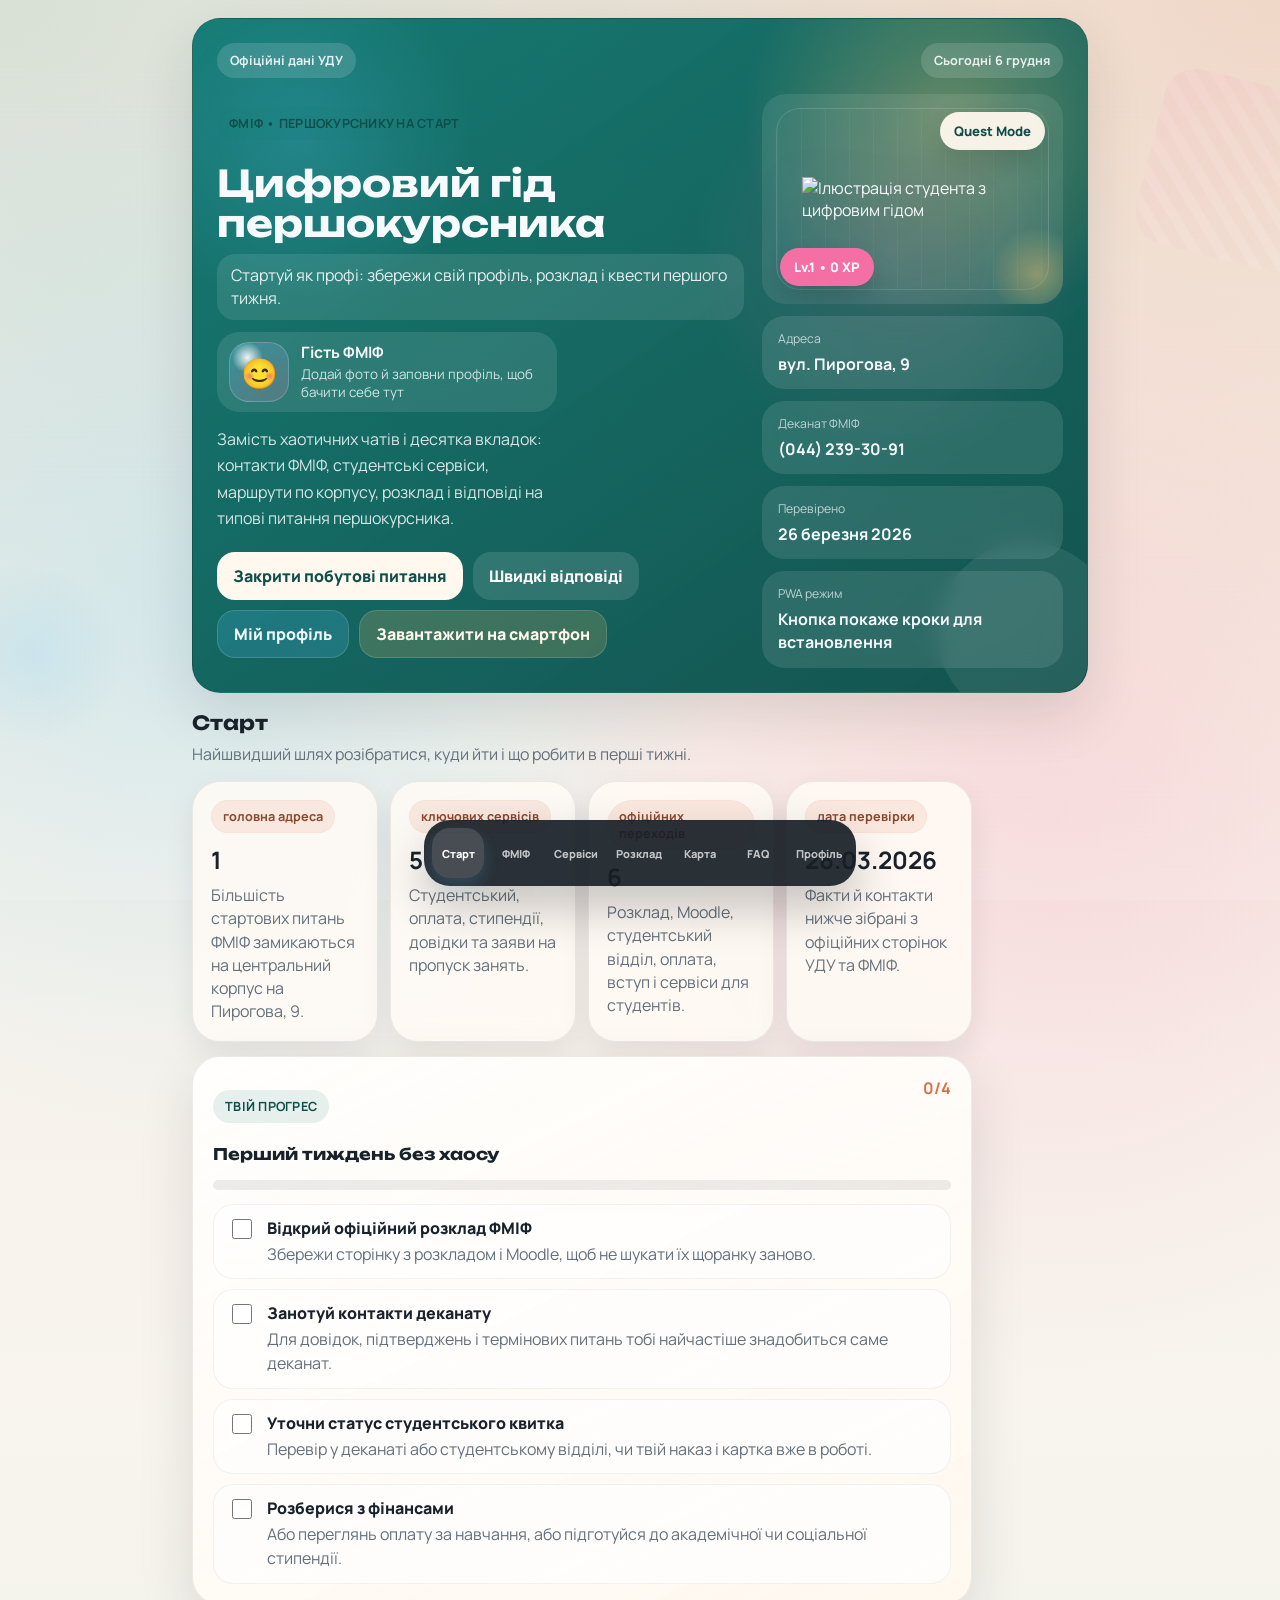
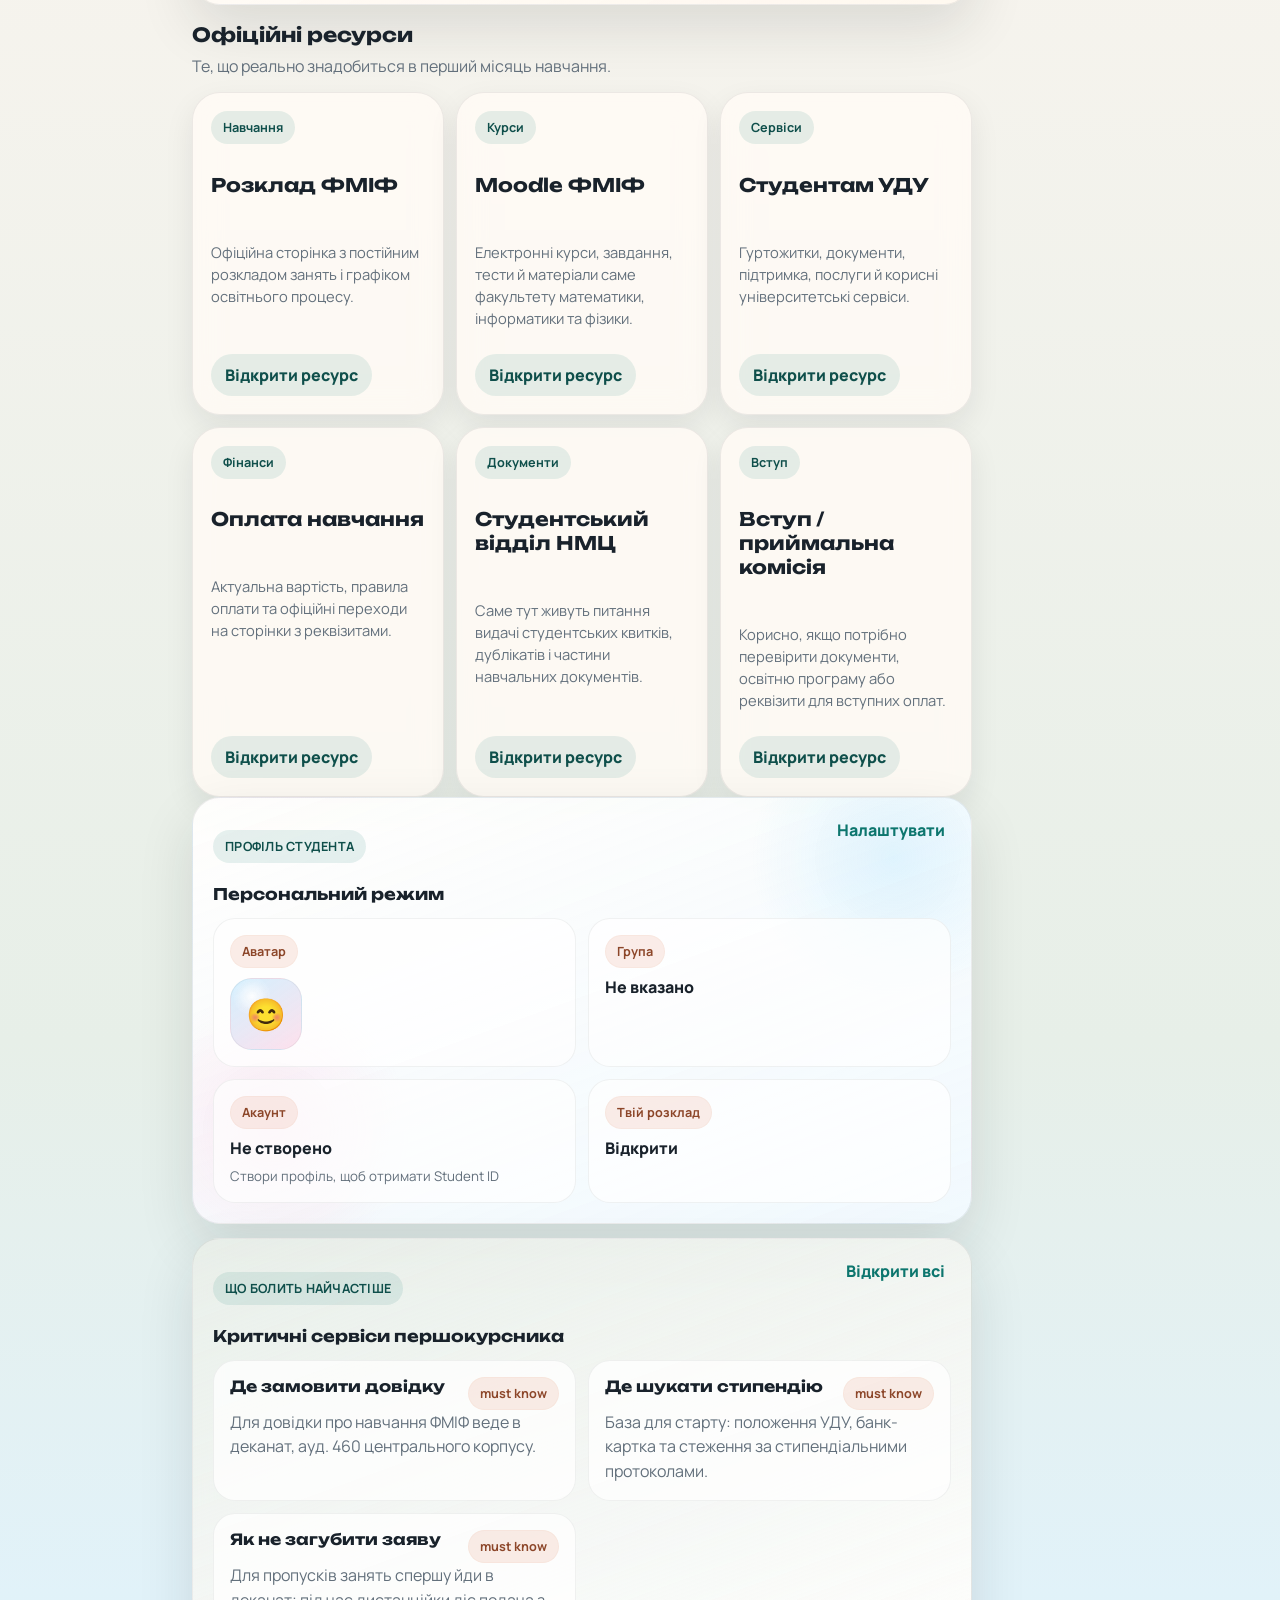
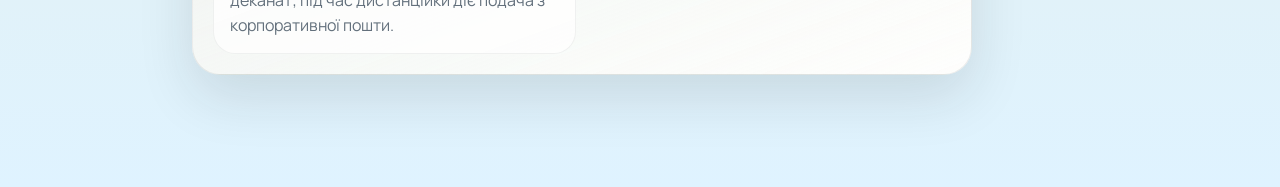
==== commit 032d8ab1: "Add files via upload" ====
--- a/index.html
+++ b/index.html
@@ -32,6 +32,13 @@
           <p class="eyebrow">ФМІФ • першокурснику на старт</p>
           <h1>Цифровий гід першокурсника</h1>
           <p class="hero-card__welcome" id="heroWelcome">Стартуй як профі: збережи свій профіль, розклад і квести першого тижня.</p>
+          <div class="hero-profile">
+            <div class="hero-profile__avatar" id="heroProfileAvatar" aria-label="Фото профілю в шапці">😊</div>
+            <div class="hero-profile__meta">
+              <strong id="heroProfileName">Гість FMІФ</strong>
+              <span id="heroProfileSubtitle">Додай фото й заповни профіль, щоб бачити себе тут</span>
+            </div>
+          </div>
           <p class="hero-card__lead">
             Замість хаотичних чатів і десятка вкладок: контакти ФМІФ,
             студентські сервіси, маршрути по корпусу, розклад і відповіді
@@ -108,6 +115,10 @@
             <button class="inline-link" data-jump="profile">Налаштувати</button>
           </div>
           <div class="mini-dashboard">
+            <div class="mini-dashboard__card mini-dashboard__card--avatar">
+              <span class="pill">Аватар</span>
+              <div class="mini-profile-avatar" id="miniProfileAvatar" aria-label="Міні-фото профілю">😊</div>
+            </div>
             <div class="mini-dashboard__card">
               <span class="pill">Група</span>
               <strong id="miniProfileGroup">Не вказано</strong>
@@ -246,7 +257,7 @@
             <div class="profile-identity">
               <div class="profile-avatar" id="profileAvatar" aria-label="Фото профілю">😊</div>
               <div class="profile-avatar__controls">
-                <label class="action-button action-button--primary action-button--compact" for="profilePhotoInput">Додати фото</label>
+                <button class="action-button action-button--primary action-button--compact" type="button" id="chooseProfilePhotoButton">Додати фото</button>
                 <button class="action-button action-button--ghost action-button--compact" type="button" id="removeProfilePhotoButton">Прибрати фото</button>
                 <input id="profilePhotoInput" type="file" accept="image/*" hidden>
                 <p class="profile-avatar__hint">Якщо фото немає, тут буде усміхнений смайлик. Фото зберігається локально на цьому пристрої.</p>
--- a/styles.css
+++ b/styles.css
@@ -322,6 +322,61 @@
   line-height: 1.45;
 }
 
+.hero-profile {
+  display: flex;
+  align-items: center;
+  gap: 12px;
+  margin-bottom: 14px;
+  padding: 10px 12px;
+  border-radius: 22px;
+  background: rgba(255, 255, 255, 0.1);
+  width: fit-content;
+  max-width: min(100%, 340px);
+}
+
+.hero-profile__avatar {
+  width: 60px;
+  height: 60px;
+  display: grid;
+  place-items: center;
+  flex-shrink: 0;
+  border-radius: 20px;
+  background:
+    radial-gradient(circle at 30% 25%, rgba(255, 255, 255, 0.9), transparent 26%),
+    linear-gradient(145deg, rgba(87, 199, 255, 0.26), rgba(255, 111, 168, 0.2));
+  border: 1px solid rgba(255, 255, 255, 0.18);
+  font-size: 1.85rem;
+  overflow: hidden;
+}
+
+.hero-profile__avatar.has-image {
+  padding: 0;
+  background: rgba(255, 255, 255, 0.92);
+}
+
+.hero-profile__avatar img {
+  width: 100%;
+  height: 100%;
+  object-fit: cover;
+}
+
+.hero-profile__meta {
+  display: grid;
+  gap: 3px;
+  min-width: 0;
+}
+
+.hero-profile__meta strong {
+  font-size: 0.98rem;
+  line-height: 1.2;
+}
+
+.hero-profile__meta span {
+  color: rgba(247, 250, 252, 0.82);
+  font-size: 0.84rem;
+  line-height: 1.35;
+}
+
 .floating-pill {
   position: absolute;
   top: 18px;
@@ -701,6 +756,11 @@
   border: 1px solid rgba(25, 34, 43, 0.06);
 }
 
+.mini-dashboard__card--avatar {
+  display: grid;
+  place-items: start;
+}
+
 .mini-dashboard__card strong,
 .mini-dashboard__card a {
   display: block;
@@ -713,6 +773,32 @@
   margin-top: 8px;
   color: var(--muted);
   line-height: 1.45;
+}
+
+.mini-profile-avatar {
+  width: 72px;
+  height: 72px;
+  display: grid;
+  place-items: center;
+  margin-top: 10px;
+  border-radius: 22px;
+  background:
+    radial-gradient(circle at 30% 25%, rgba(255, 255, 255, 0.9), transparent 26%),
+    linear-gradient(145deg, rgba(87, 199, 255, 0.26), rgba(255, 111, 168, 0.2));
+  border: 1px solid rgba(25, 34, 43, 0.06);
+  font-size: 2rem;
+  overflow: hidden;
+}
+
+.mini-profile-avatar.has-image {
+  padding: 0;
+  background: rgba(255, 255, 255, 0.92);
+}
+
+.mini-profile-avatar img {
+  width: 100%;
+  height: 100%;
+  object-fit: cover;
 }
 
 .spotlight-card {
@@ -1048,6 +1134,10 @@
   display: grid;
   place-items: end center;
   padding: 18px 14px;
+}
+
+.modal[hidden] {
+  display: none !important;
 }
 
 .modal__scrim {
